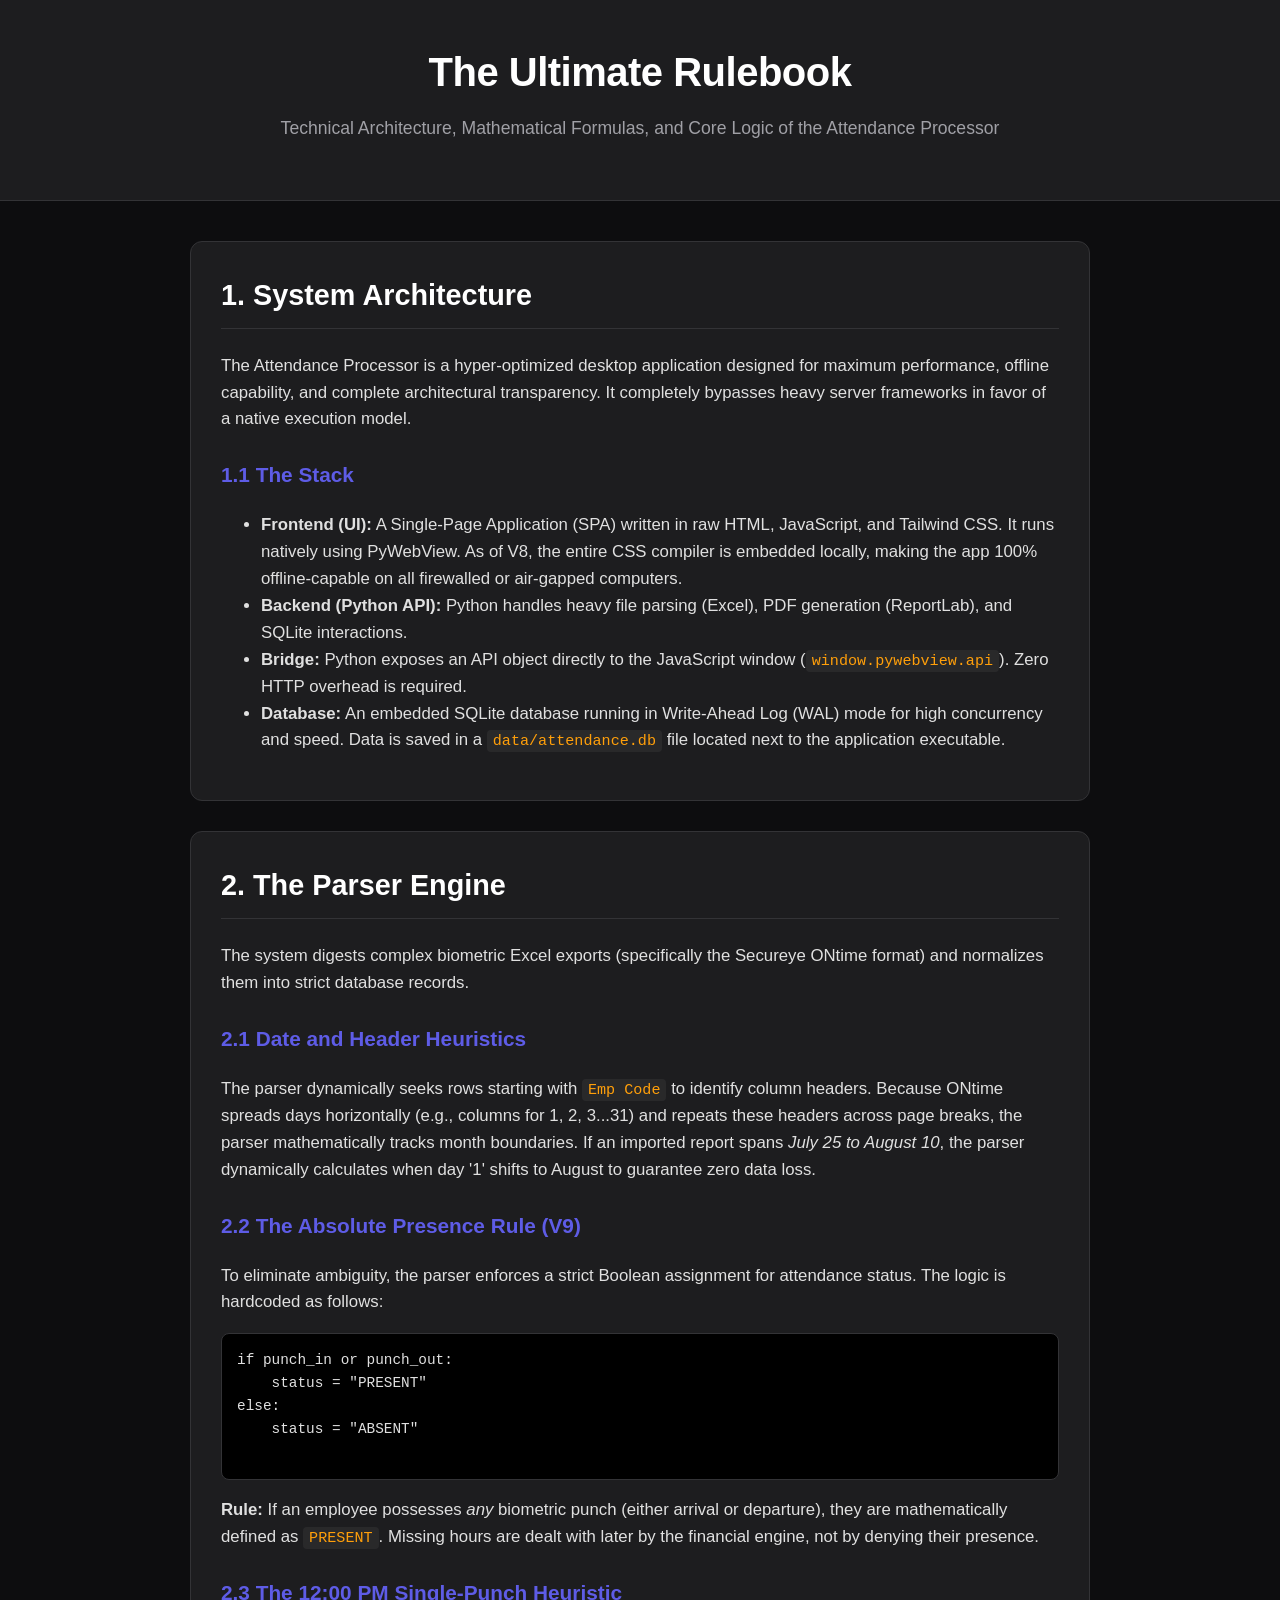
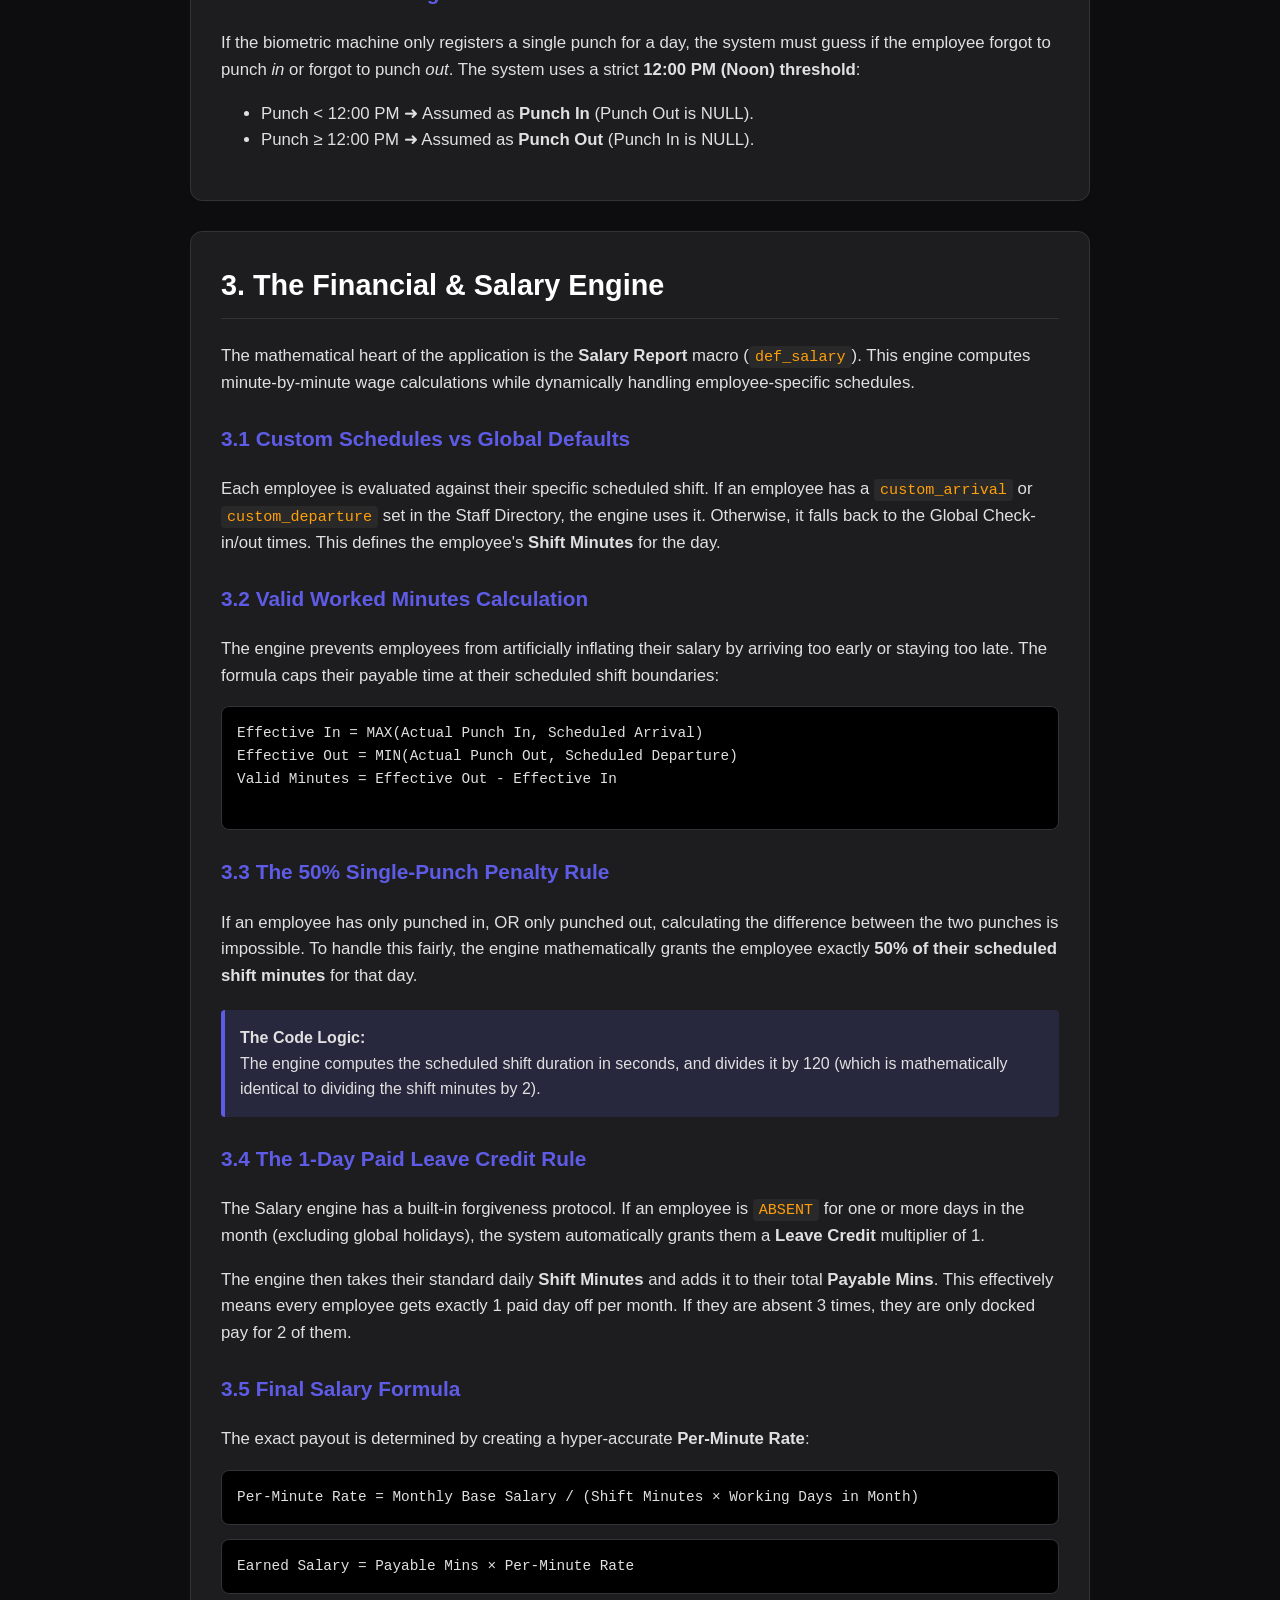
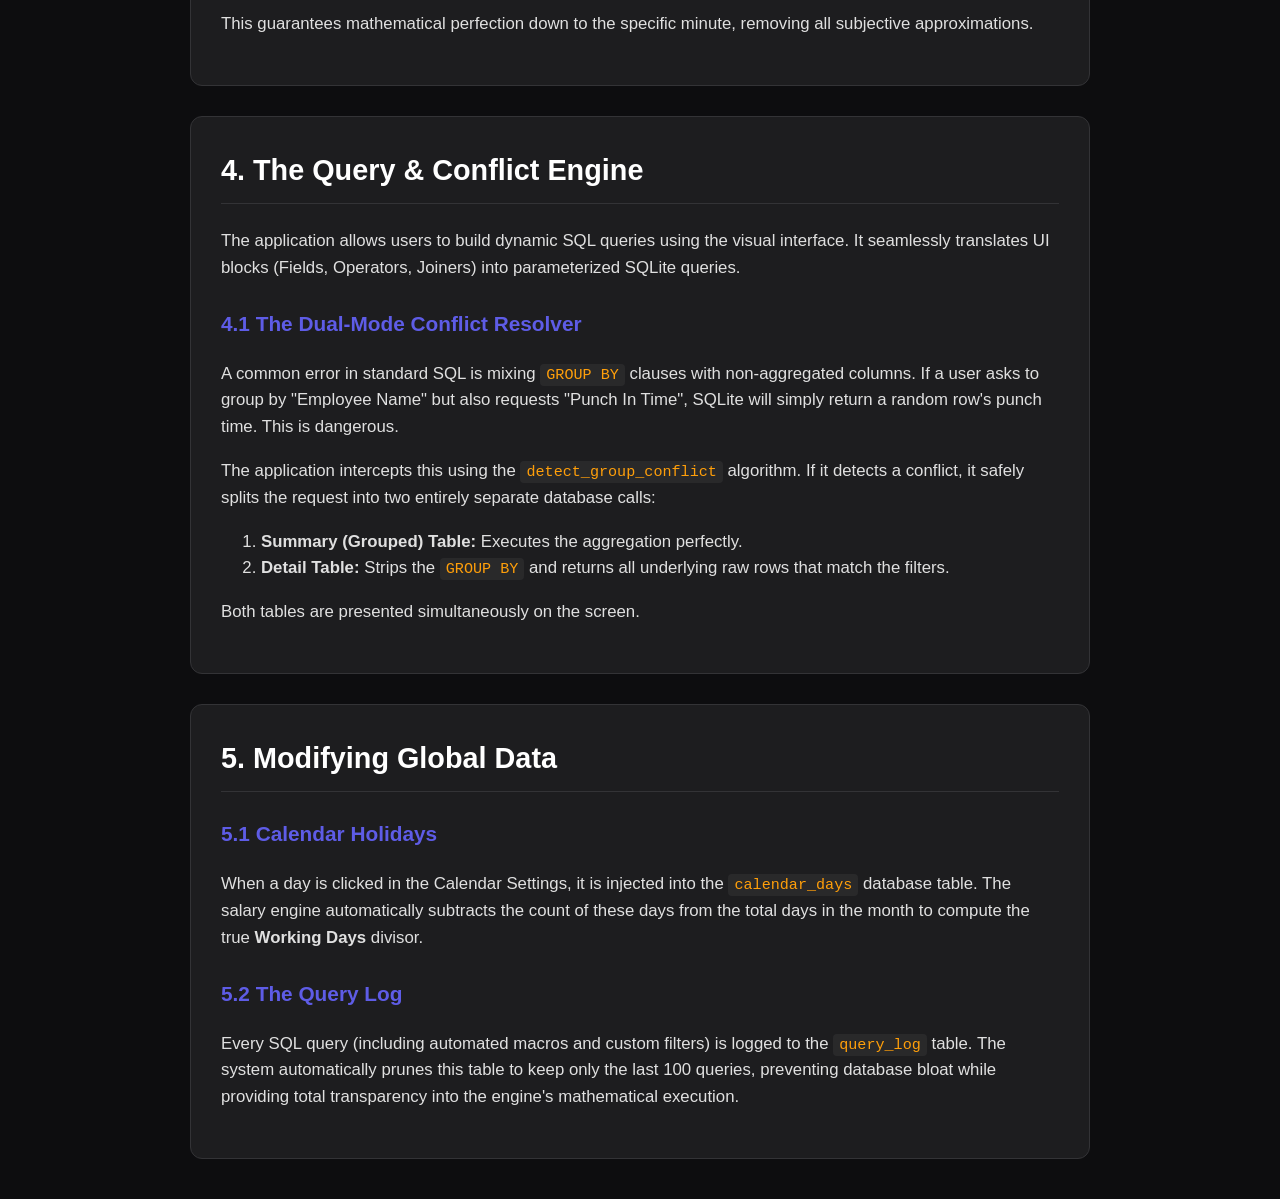
==== web/rulebook.html @ e74bb1cc "Release: V10 - The Ultimate Rulebook (HTML Manual)" ====
<!DOCTYPE html>
<html lang="en">
<head>
  <meta charset="UTF-8">
  <meta name="viewport" content="width=device-width, initial-scale=1.0">
  <title>Attendance Processor - The Ultimate Rulebook</title>
  <style>
    :root {
      --bg: #0d0d0f;
      --surface: #1d1d1f;
      --text: #e0e0e0;
      --text-dim: #a0a0a6;
      --accent: #5e5ce6;
      --accent-dim: rgba(94,92,230,0.15);
      --border: #333336;
      --code: #ff9f0a;
      --font: 'Inter', -apple-system, sans-serif;
    }
    body {
      background-color: var(--bg);
      color: var(--text);
      font-family: var(--font);
      line-height: 1.6;
      margin: 0;
      padding: 0;
    }
    header {
      background-color: var(--surface);
      border-bottom: 1px solid var(--border);
      padding: 40px 20px;
      text-align: center;
    }
    header h1 { margin: 0; font-size: 2.5rem; color: #fff; letter-spacing: -0.5px; }
    header p { color: var(--text-dim); margin-top: 10px; font-size: 1.1rem; }
    main {
      max-width: 900px;
      margin: 40px auto;
      padding: 0 20px;
    }
    section {
      background: var(--surface);
      border: 1px solid var(--border);
      border-radius: 12px;
      padding: 30px;
      margin-bottom: 30px;
    }
    h2 { color: #fff; font-size: 1.8rem; margin-top: 0; border-bottom: 1px solid var(--border); padding-bottom: 10px; }
    h3 { color: var(--accent); font-size: 1.3rem; margin-top: 25px; }
    h4 { color: #fff; margin-bottom: 5px; }
    p, li { font-size: 1.05rem; }
    code {
      background: rgba(255,255,255,0.05);
      color: var(--code);
      padding: 2px 6px;
      border-radius: 4px;
      font-family: 'JetBrains Mono', monospace;
      font-size: 0.9em;
    }
    pre {
      background: #000;
      border: 1px solid var(--border);
      padding: 15px;
      border-radius: 8px;
      overflow-x: auto;
      color: var(--text);
      font-family: 'JetBrains Mono', monospace;
      font-size: 0.9rem;
    }
    .alert {
      background: var(--accent-dim);
      border-left: 4px solid var(--accent);
      padding: 15px;
      border-radius: 4px;
      margin: 20px 0;
    }
    table { width: 100%; border-collapse: collapse; margin: 20px 0; }
    th, td { border: 1px solid var(--border); padding: 10px; text-align: left; }
    th { background: #000; color: #fff; }
  </style>
</head>
<body>

<header>
  <h1>The Ultimate Rulebook</h1>
  <p>Technical Architecture, Mathematical Formulas, and Core Logic of the Attendance Processor</p>
</header>

<main>

<section>
  <h2>1. System Architecture</h2>
  <p>The Attendance Processor is a hyper-optimized desktop application designed for maximum performance, offline capability, and complete architectural transparency. It completely bypasses heavy server frameworks in favor of a native execution model.</p>
  
  <h3>1.1 The Stack</h3>
  <ul>
    <li><strong>Frontend (UI):</strong> A Single-Page Application (SPA) written in raw HTML, JavaScript, and Tailwind CSS. It runs natively using PyWebView. As of V8, the entire CSS compiler is embedded locally, making the app 100% offline-capable on all firewalled or air-gapped computers.</li>
    <li><strong>Backend (Python API):</strong> Python handles heavy file parsing (Excel), PDF generation (ReportLab), and SQLite interactions.</li>
    <li><strong>Bridge:</strong> Python exposes an API object directly to the JavaScript window (<code>window.pywebview.api</code>). Zero HTTP overhead is required.</li>
    <li><strong>Database:</strong> An embedded SQLite database running in Write-Ahead Log (WAL) mode for high concurrency and speed. Data is saved in a <code>data/attendance.db</code> file located next to the application executable.</li>
  </ul>
</section>

<section>
  <h2>2. The Parser Engine</h2>
  <p>The system digests complex biometric Excel exports (specifically the Secureye ONtime format) and normalizes them into strict database records.</p>
  
  <h3>2.1 Date and Header Heuristics</h3>
  <p>The parser dynamically seeks rows starting with <code>Emp Code</code> to identify column headers. Because ONtime spreads days horizontally (e.g., columns for 1, 2, 3...31) and repeats these headers across page breaks, the parser mathematically tracks month boundaries. If an imported report spans <em>July 25 to August 10</em>, the parser dynamically calculates when day '1' shifts to August to guarantee zero data loss.</p>
  
  <h3>2.2 The Absolute Presence Rule (V9)</h3>
  <p>To eliminate ambiguity, the parser enforces a strict Boolean assignment for attendance status. The logic is hardcoded as follows:</p>
  <pre>
if punch_in or punch_out:
    status = "PRESENT"
else:
    status = "ABSENT"
  </pre>
  <p><strong>Rule:</strong> If an employee possesses <em>any</em> biometric punch (either arrival or departure), they are mathematically defined as <code>PRESENT</code>. Missing hours are dealt with later by the financial engine, not by denying their presence.</p>

  <h3>2.3 The 12:00 PM Single-Punch Heuristic</h3>
  <p>If the biometric machine only registers a single punch for a day, the system must guess if the employee forgot to punch <em>in</em> or forgot to punch <em>out</em>. The system uses a strict <strong>12:00 PM (Noon) threshold</strong>:</p>
  <ul>
    <li>Punch &lt; 12:00 PM ➜ Assumed as <strong>Punch In</strong> (Punch Out is NULL).</li>
    <li>Punch &ge; 12:00 PM ➜ Assumed as <strong>Punch Out</strong> (Punch In is NULL).</li>
  </ul>
</section>

<section>
  <h2>3. The Financial & Salary Engine</h2>
  <p>The mathematical heart of the application is the <strong>Salary Report</strong> macro (<code>def_salary</code>). This engine computes minute-by-minute wage calculations while dynamically handling employee-specific schedules.</p>
  
  <h3>3.1 Custom Schedules vs Global Defaults</h3>
  <p>Each employee is evaluated against their specific scheduled shift. If an employee has a <code>custom_arrival</code> or <code>custom_departure</code> set in the Staff Directory, the engine uses it. Otherwise, it falls back to the Global Check-in/out times. This defines the employee's <strong>Shift Minutes</strong> for the day.</p>

  <h3>3.2 Valid Worked Minutes Calculation</h3>
  <p>The engine prevents employees from artificially inflating their salary by arriving too early or staying too late. The formula caps their payable time at their scheduled shift boundaries:</p>
  <pre>
Effective In = MAX(Actual Punch In, Scheduled Arrival)
Effective Out = MIN(Actual Punch Out, Scheduled Departure)
Valid Minutes = Effective Out - Effective In
  </pre>

  <h3>3.3 The 50% Single-Punch Penalty Rule</h3>
  <p>If an employee has only punched in, OR only punched out, calculating the difference between the two punches is impossible. To handle this fairly, the engine mathematically grants the employee exactly <strong>50% of their scheduled shift minutes</strong> for that day.</p>
  <div class="alert">
    <strong>The Code Logic:</strong><br>
    The engine computes the scheduled shift duration in seconds, and divides it by 120 (which is mathematically identical to dividing the shift minutes by 2).
  </div>

  <h3>3.4 The 1-Day Paid Leave Credit Rule</h3>
  <p>The Salary engine has a built-in forgiveness protocol. If an employee is <code>ABSENT</code> for one or more days in the month (excluding global holidays), the system automatically grants them a <strong>Leave Credit</strong> multiplier of 1.</p>
  <p>The engine then takes their standard daily <strong>Shift Minutes</strong> and adds it to their total <strong>Payable Mins</strong>. This effectively means every employee gets exactly 1 paid day off per month. If they are absent 3 times, they are only docked pay for 2 of them.</p>

  <h3>3.5 Final Salary Formula</h3>
  <p>The exact payout is determined by creating a hyper-accurate <strong>Per-Minute Rate</strong>:</p>
  <pre>Per-Minute Rate = Monthly Base Salary / (Shift Minutes × Working Days in Month)</pre>
  <pre>Earned Salary = Payable Mins × Per-Minute Rate</pre>
  <p>This guarantees mathematical perfection down to the specific minute, removing all subjective approximations.</p>
</section>

<section>
  <h2>4. The Query & Conflict Engine</h2>
  <p>The application allows users to build dynamic SQL queries using the visual interface. It seamlessly translates UI blocks (Fields, Operators, Joiners) into parameterized SQLite queries.</p>
  
  <h3>4.1 The Dual-Mode Conflict Resolver</h3>
  <p>A common error in standard SQL is mixing <code>GROUP BY</code> clauses with non-aggregated columns. If a user asks to group by "Employee Name" but also requests "Punch In Time", SQLite will simply return a random row's punch time. This is dangerous.</p>
  <p>The application intercepts this using the <code>detect_group_conflict</code> algorithm. If it detects a conflict, it safely splits the request into two entirely separate database calls:</p>
  <ol>
    <li><strong>Summary (Grouped) Table:</strong> Executes the aggregation perfectly.</li>
    <li><strong>Detail Table:</strong> Strips the <code>GROUP BY</code> and returns all underlying raw rows that match the filters.</li>
  </ol>
  <p>Both tables are presented simultaneously on the screen.</p>
</section>

<section>
  <h2>5. Modifying Global Data</h2>
  
  <h3>5.1 Calendar Holidays</h3>
  <p>When a day is clicked in the Calendar Settings, it is injected into the <code>calendar_days</code> database table. The salary engine automatically subtracts the count of these days from the total days in the month to compute the true <strong>Working Days</strong> divisor.</p>

  <h3>5.2 The Query Log</h3>
  <p>Every SQL query (including automated macros and custom filters) is logged to the <code>query_log</code> table. The system automatically prunes this table to keep only the last 100 queries, preventing database bloat while providing total transparency into the engine's mathematical execution.</p>
</section>

</main>

</body>
</html>
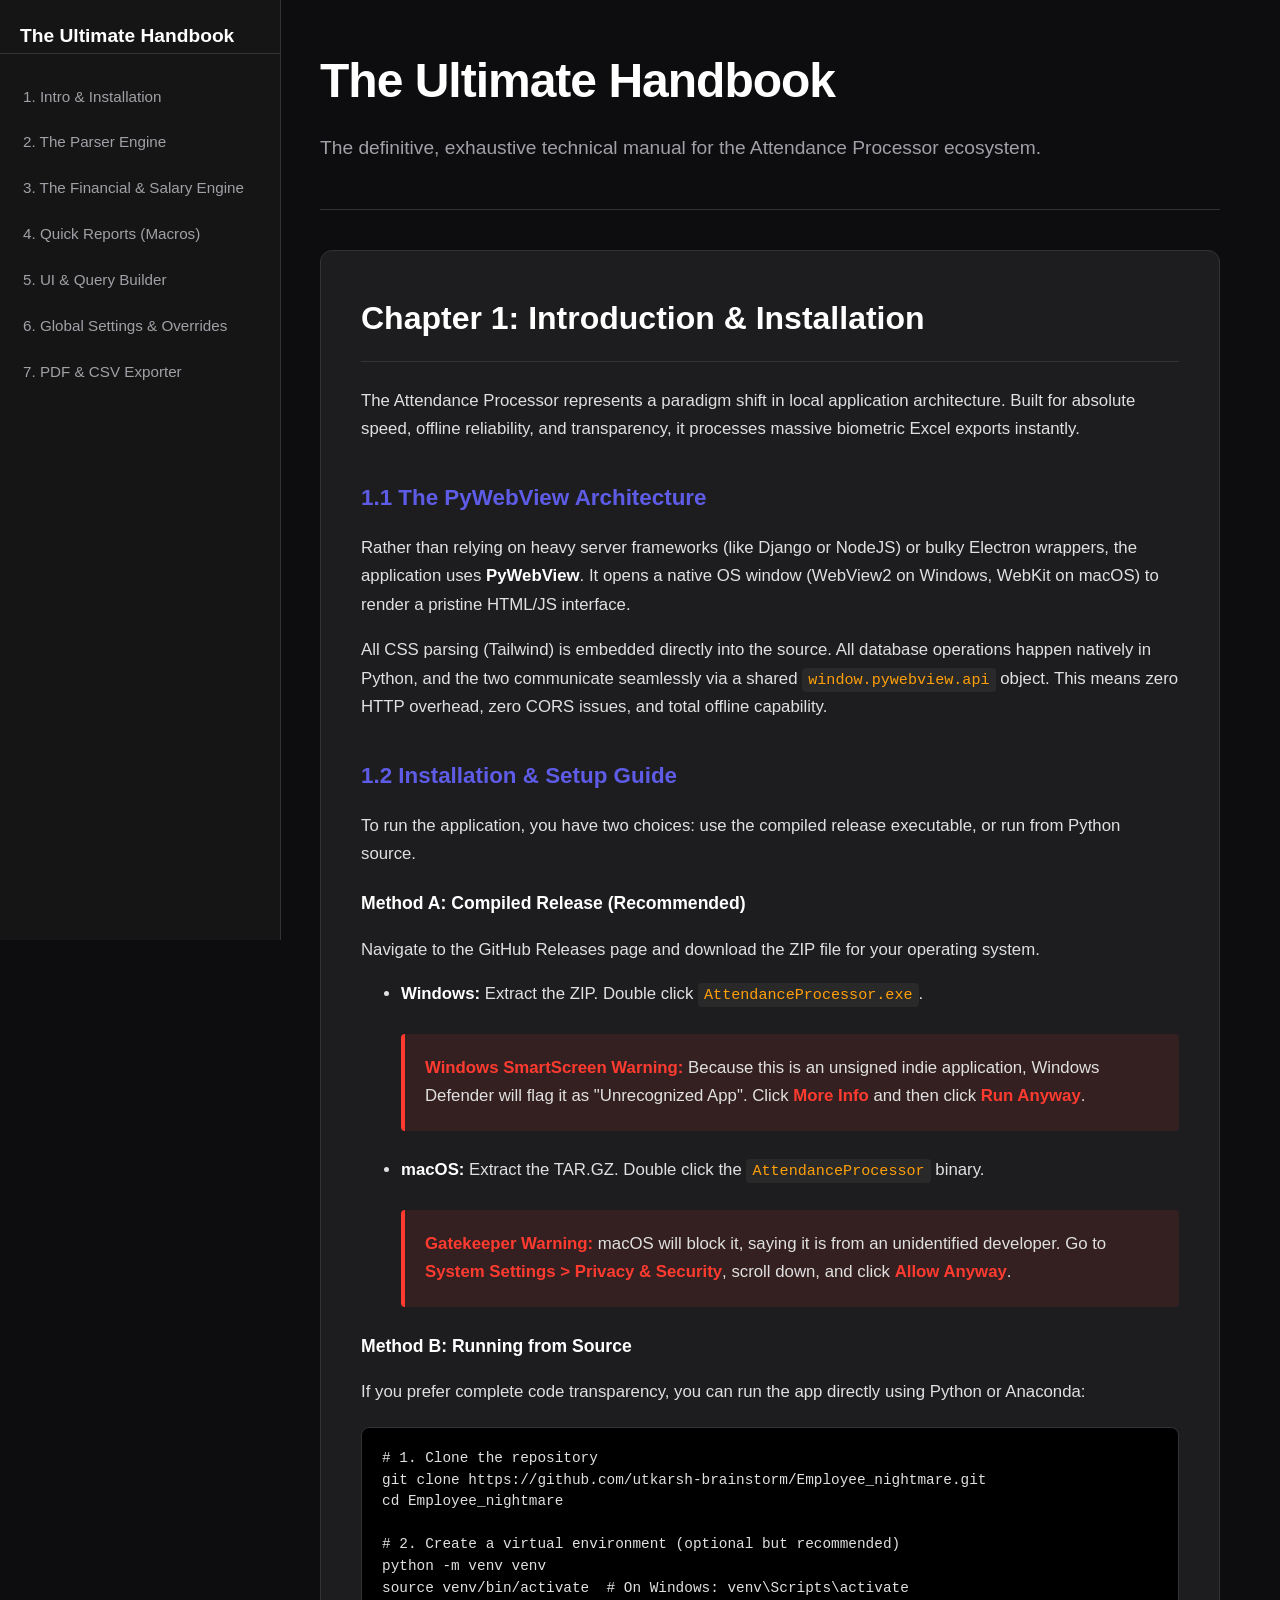
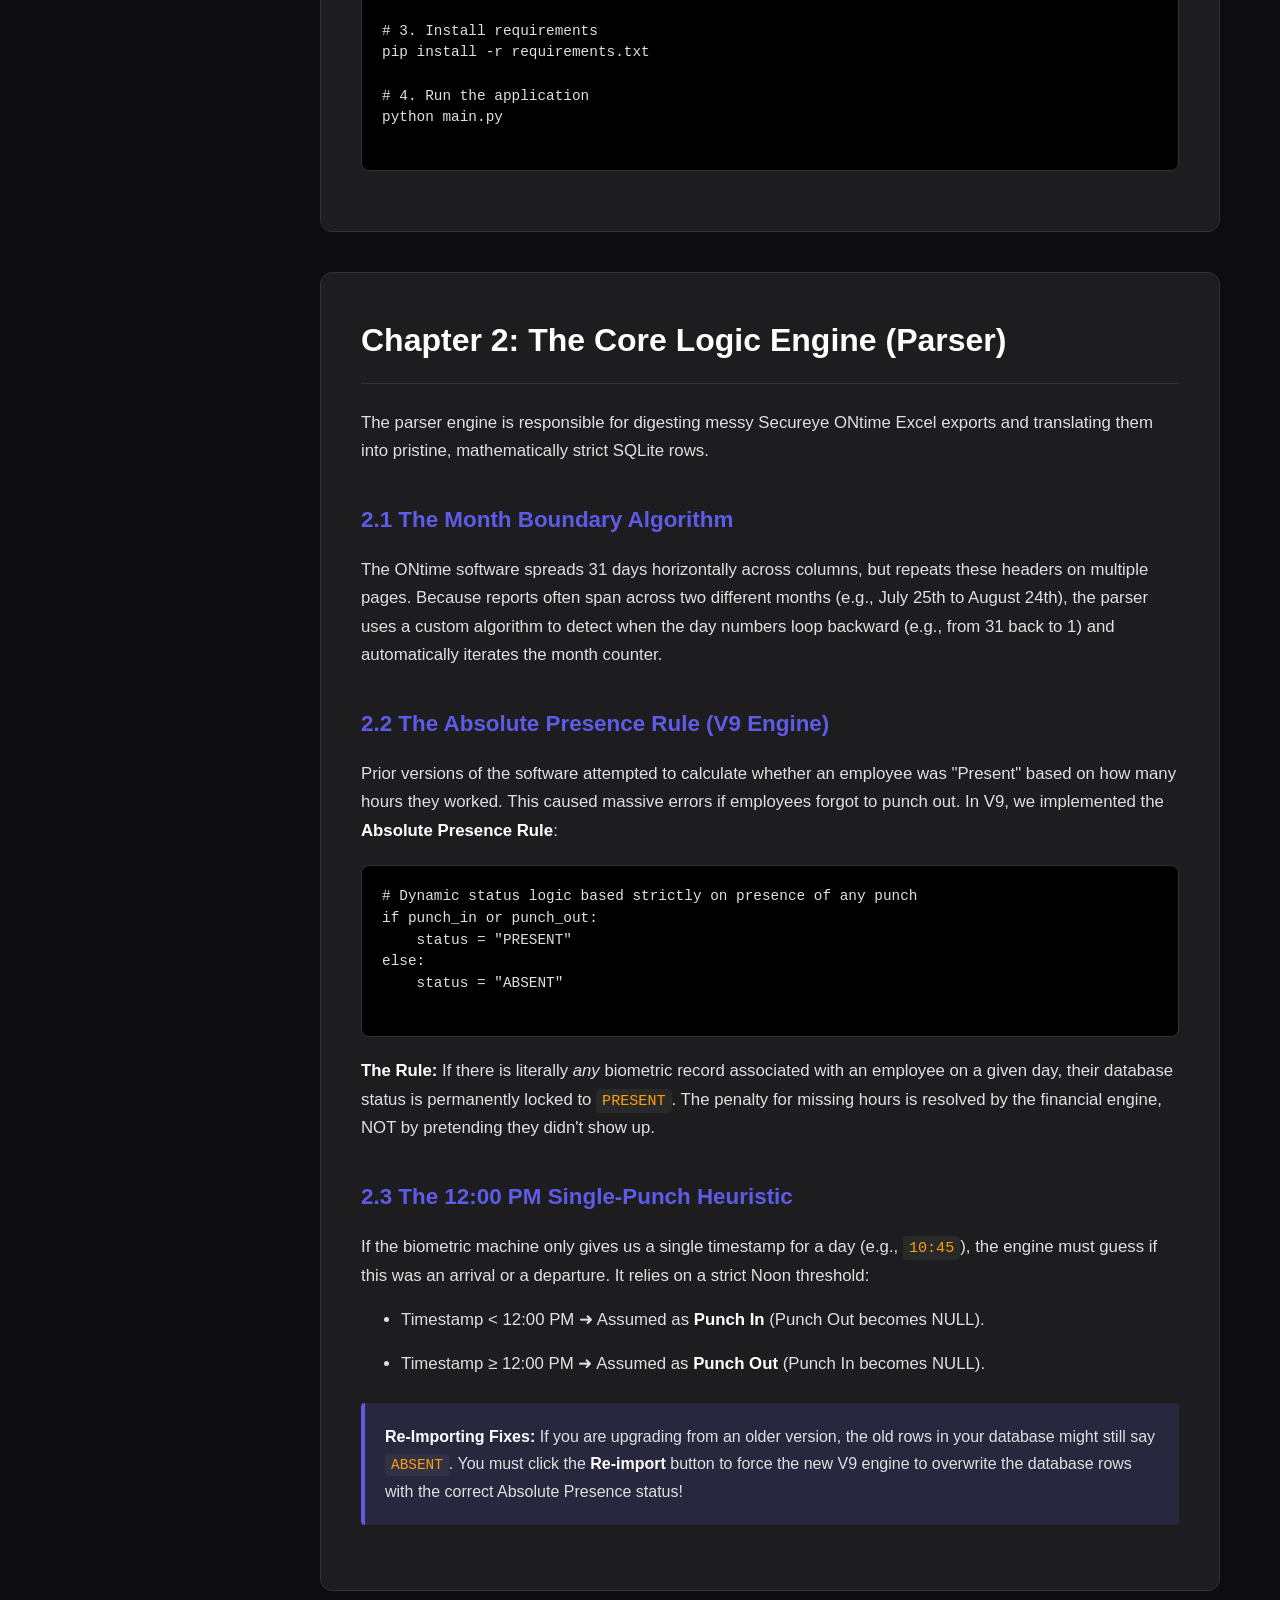
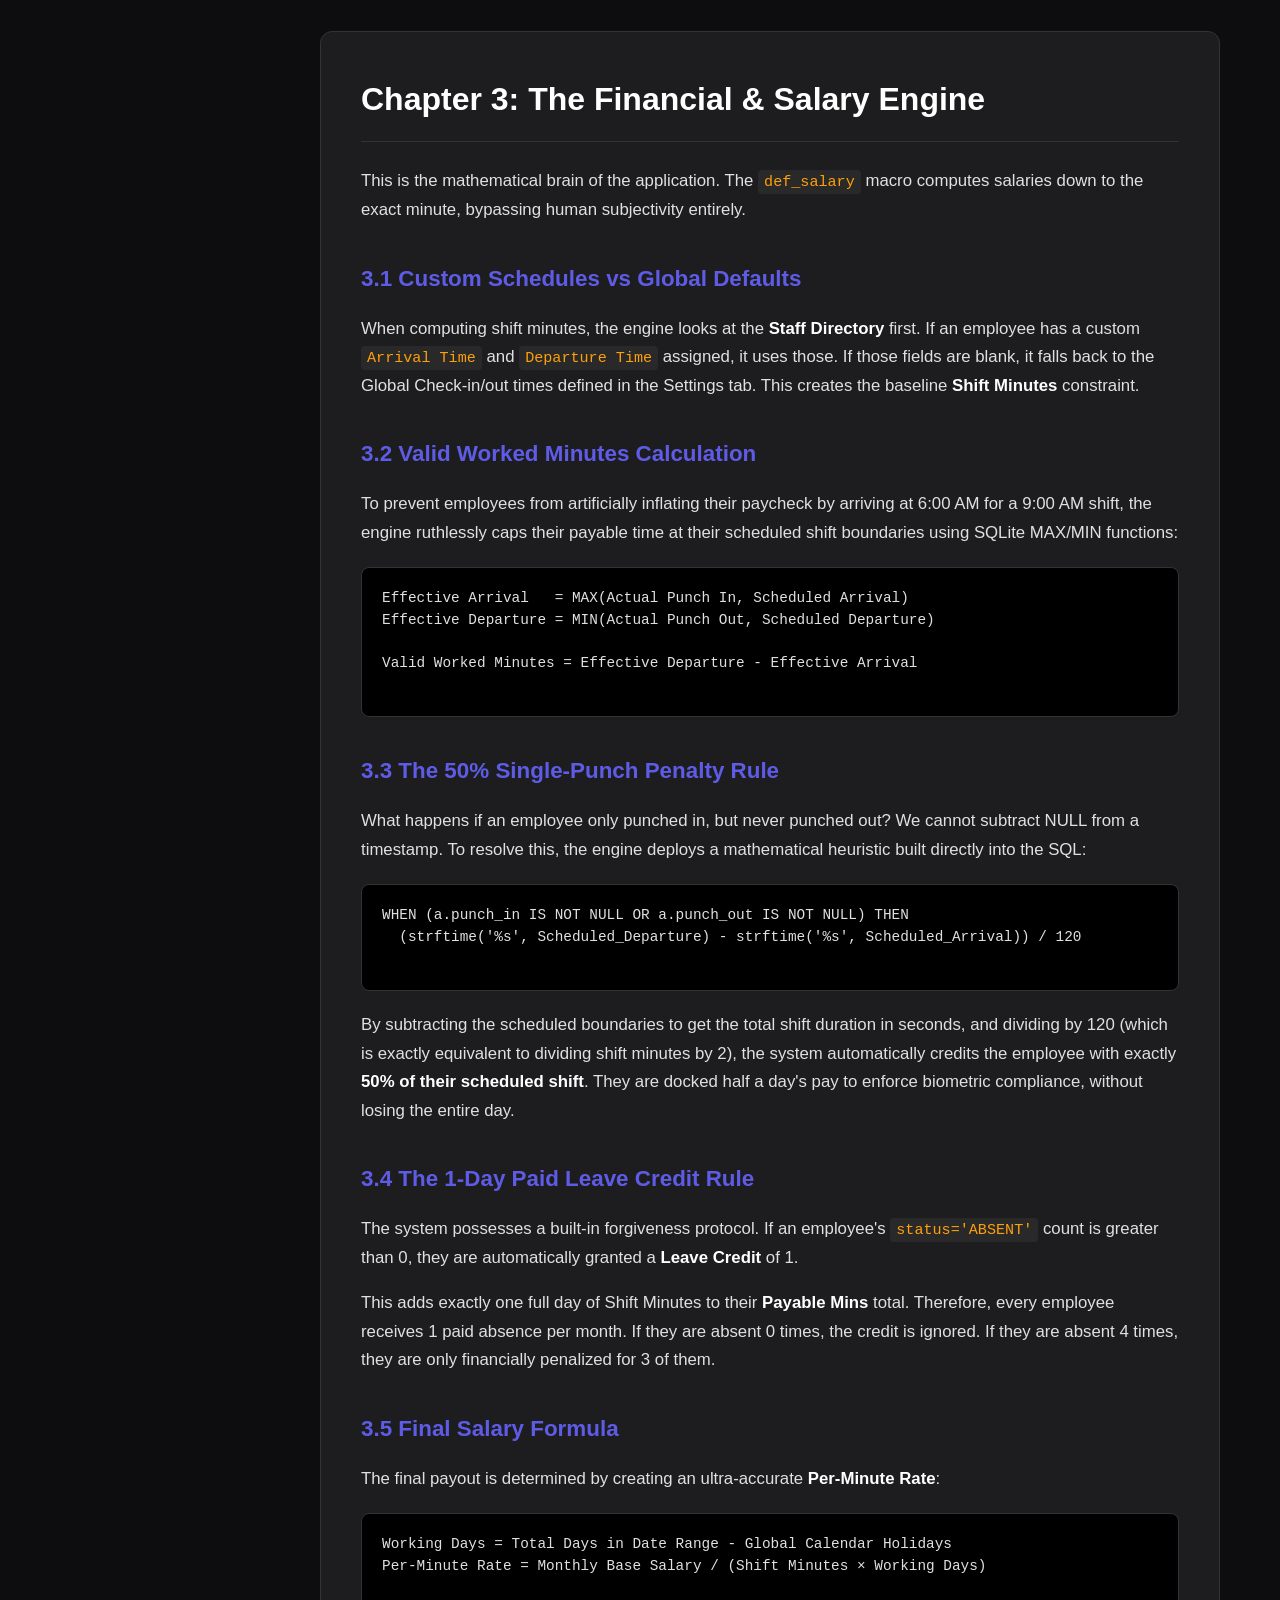
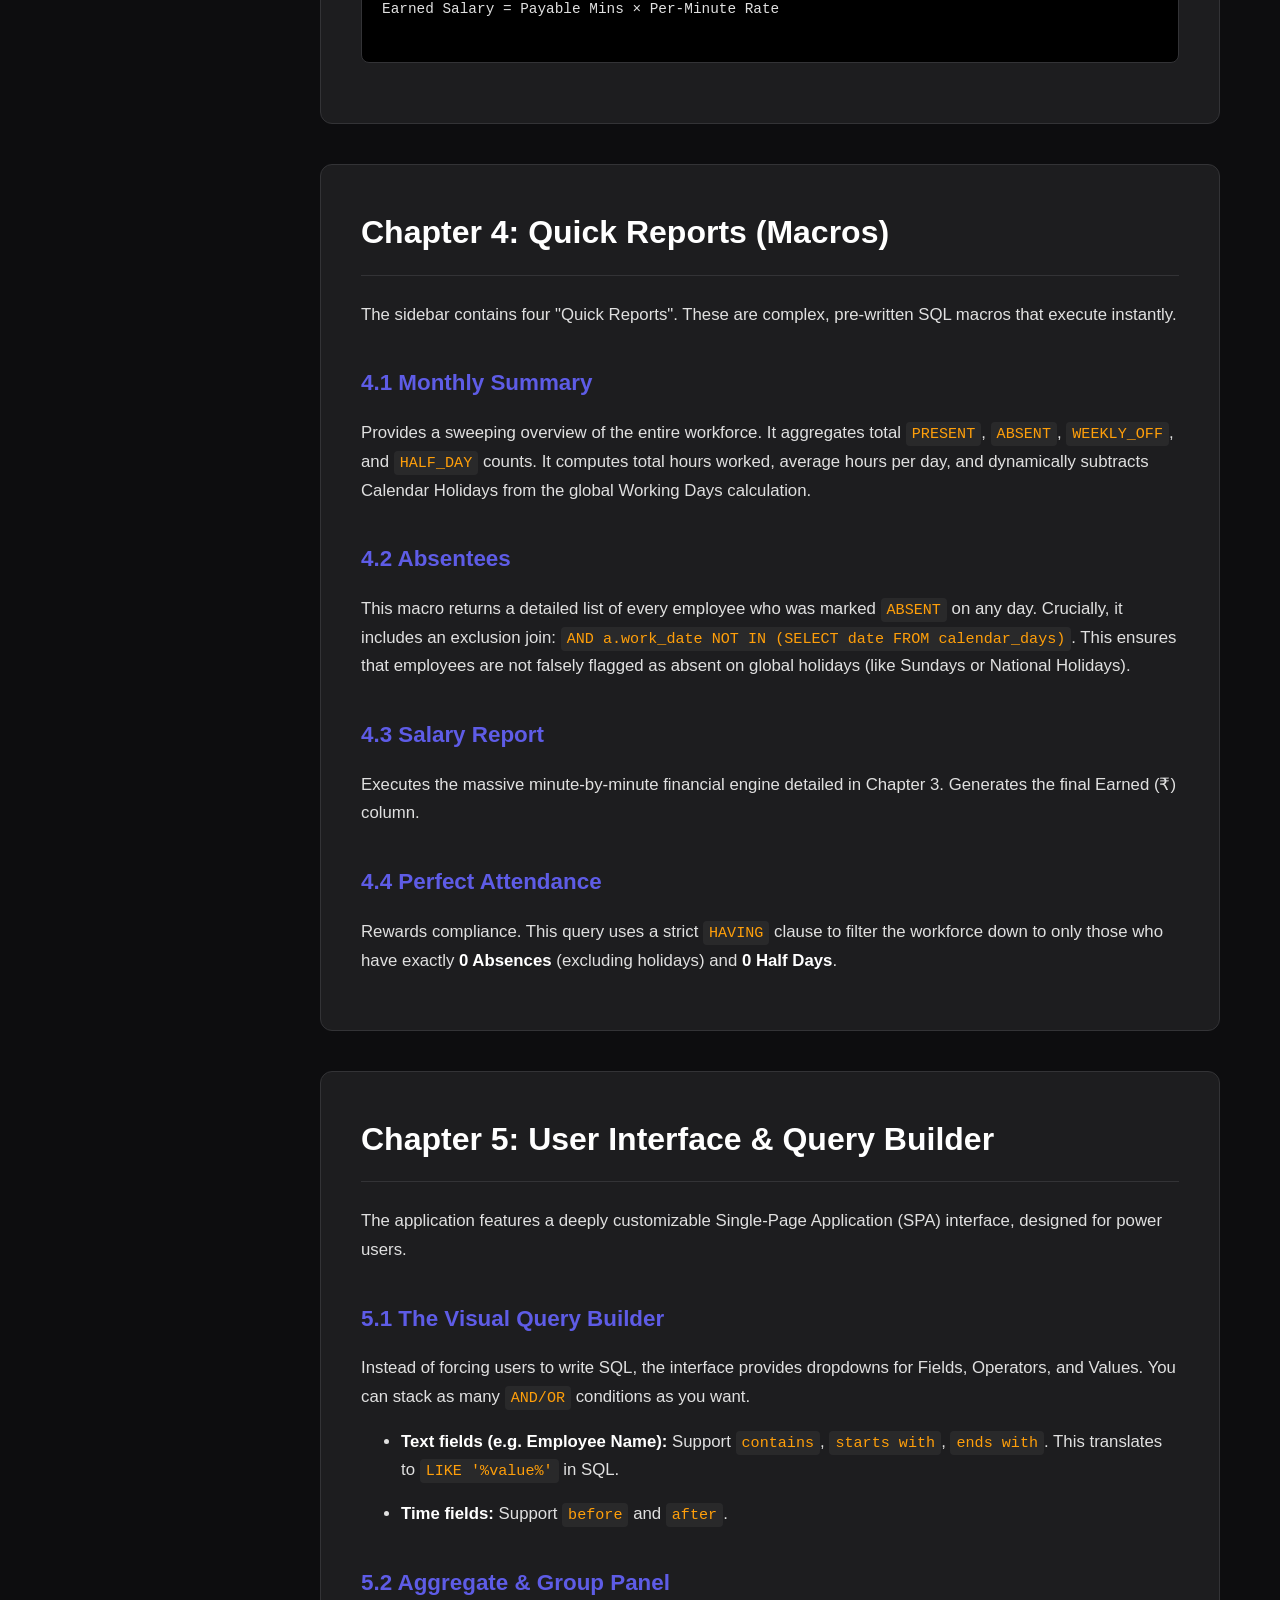
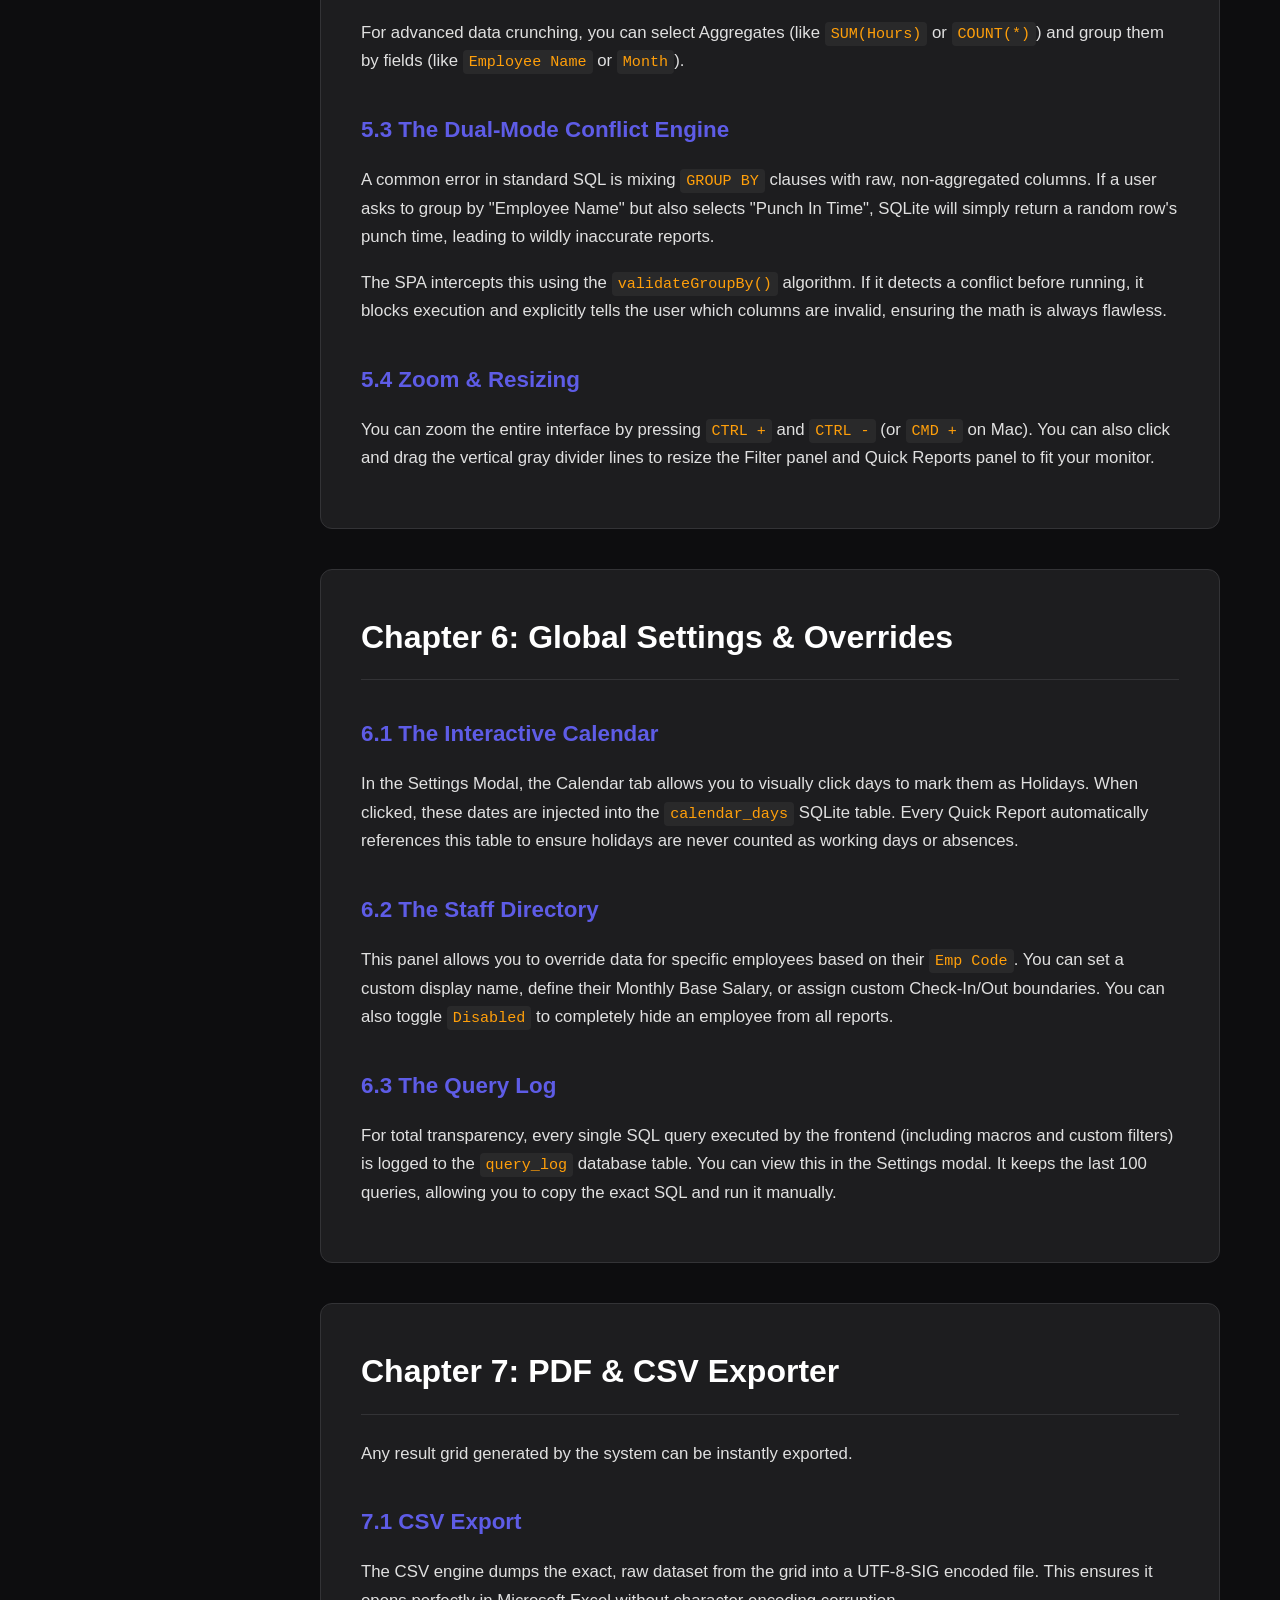
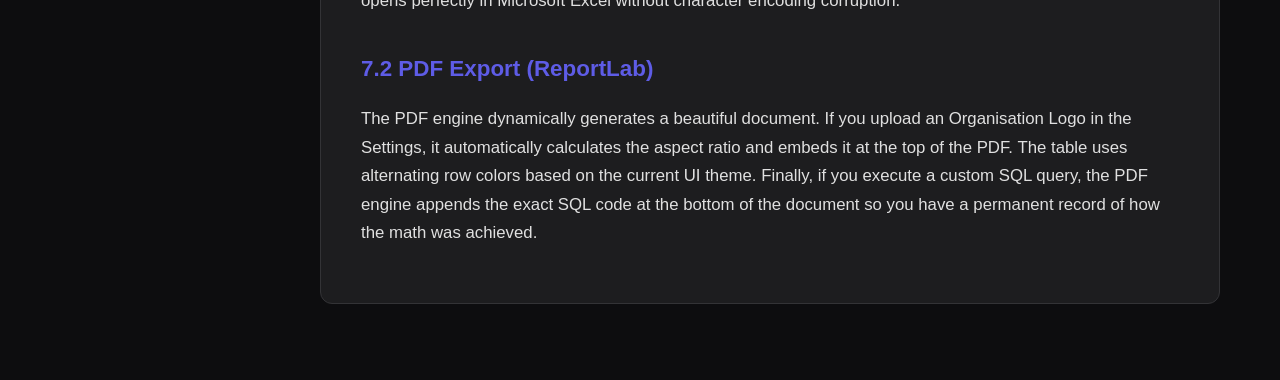
==== commit 3a11499d: "Release: V11 - Massive Rulebook Expansion & Exporter Bugfix" ====
--- a/web/rulebook.html
+++ b/web/rulebook.html
@@ -3,7 +3,7 @@
 <head>
   <meta charset="UTF-8">
   <meta name="viewport" content="width=device-width, initial-scale=1.0">
-  <title>Attendance Processor - The Ultimate Rulebook</title>
+  <title>Attendance Processor - The Ultimate Handbook</title>
   <style>
     :root {
       --bg: #0d0d0f;
@@ -20,38 +20,78 @@
       background-color: var(--bg);
       color: var(--text);
       font-family: var(--font);
-      line-height: 1.6;
+      line-height: 1.7;
       margin: 0;
       padding: 0;
+      display: flex;
+    }
+    
+    /* Sidebar Navigation */
+    nav {
+      width: 280px;
+      height: 100vh;
+      background: #151516;
+      border-right: 1px solid var(--border);
+      position: fixed;
+      top: 0;
+      left: 0;
+      overflow-y: auto;
+      padding: 20px 0;
+    }
+    nav h2 {
+      font-size: 1.2rem;
+      color: #fff;
+      padding: 0 20px;
+      margin-bottom: 20px;
+    }
+    nav ul { list-style: none; padding: 0; margin: 0; }
+    nav li { margin: 0; }
+    nav a {
+      display: block;
+      padding: 10px 20px;
+      color: var(--text-dim);
+      text-decoration: none;
+      font-size: 0.95rem;
+      border-left: 3px solid transparent;
+      transition: all 0.2s;
+    }
+    nav a:hover, nav a:focus {
+      color: #fff;
+      background: var(--accent-dim);
+      border-left: 3px solid var(--accent);
+    }
+
+    /* Main Content */
+    main {
+      flex: 1;
+      margin-left: 280px;
+      padding: 40px;
+      max-width: 900px;
     }
     header {
-      background-color: var(--surface);
       border-bottom: 1px solid var(--border);
-      padding: 40px 20px;
-      text-align: center;
-    }
-    header h1 { margin: 0; font-size: 2.5rem; color: #fff; letter-spacing: -0.5px; }
-    header p { color: var(--text-dim); margin-top: 10px; font-size: 1.1rem; }
-    main {
-      max-width: 900px;
-      margin: 40px auto;
-      padding: 0 20px;
-    }
+      padding-bottom: 30px;
+      margin-bottom: 40px;
+    }
+    header h1 { margin: 0; font-size: 3rem; color: #fff; letter-spacing: -1px; }
+    header p { color: var(--text-dim); margin-top: 10px; font-size: 1.2rem; }
+    
     section {
       background: var(--surface);
       border: 1px solid var(--border);
       border-radius: 12px;
-      padding: 30px;
-      margin-bottom: 30px;
-    }
-    h2 { color: #fff; font-size: 1.8rem; margin-top: 0; border-bottom: 1px solid var(--border); padding-bottom: 10px; }
-    h3 { color: var(--accent); font-size: 1.3rem; margin-top: 25px; }
-    h4 { color: #fff; margin-bottom: 5px; }
-    p, li { font-size: 1.05rem; }
+      padding: 40px;
+      margin-bottom: 40px;
+    }
+    h2 { color: #fff; font-size: 2rem; margin-top: 0; border-bottom: 1px solid var(--border); padding-bottom: 15px; margin-bottom: 25px; }
+    h3 { color: var(--accent); font-size: 1.4rem; margin-top: 35px; margin-bottom: 15px; }
+    h4 { color: #fff; margin-top: 20px; margin-bottom: 10px; font-size: 1.1rem; }
+    p, li { font-size: 1.05rem; margin-bottom: 15px; }
+    
     code {
       background: rgba(255,255,255,0.05);
       color: var(--code);
-      padding: 2px 6px;
+      padding: 3px 6px;
       border-radius: 4px;
       font-family: 'JetBrains Mono', monospace;
       font-size: 0.9em;
@@ -59,127 +99,240 @@
     pre {
       background: #000;
       border: 1px solid var(--border);
-      padding: 15px;
+      padding: 20px;
       border-radius: 8px;
       overflow-x: auto;
       color: var(--text);
       font-family: 'JetBrains Mono', monospace;
       font-size: 0.9rem;
+      line-height: 1.5;
+      margin: 20px 0;
     }
     .alert {
       background: var(--accent-dim);
       border-left: 4px solid var(--accent);
-      padding: 15px;
+      padding: 20px;
       border-radius: 4px;
-      margin: 20px 0;
-    }
-    table { width: 100%; border-collapse: collapse; margin: 20px 0; }
-    th, td { border: 1px solid var(--border); padding: 10px; text-align: left; }
-    th { background: #000; color: #fff; }
+      margin: 25px 0;
+    }
+    .alert-danger {
+      background: rgba(255, 59, 48, 0.1);
+      border-left-color: #ff3b30;
+    }
+    .alert-danger strong { color: #ff3b30; }
+    
+    table { width: 100%; border-collapse: collapse; margin: 25px 0; font-size: 0.95rem; }
+    th, td { border: 1px solid var(--border); padding: 12px; text-align: left; }
+    th { background: #000; color: #fff; font-weight: 600; }
+    td { background: var(--bg); }
+    
+    strong { color: #fff; }
   </style>
 </head>
 <body>
 
+<nav>
+  <h2>The Ultimate Handbook</h2>
+  <ul>
+    <li><a href="#ch1">1. Intro & Installation</a></li>
+    <li><a href="#ch2">2. The Parser Engine</a></li>
+    <li><a href="#ch3">3. The Financial & Salary Engine</a></li>
+    <li><a href="#ch4">4. Quick Reports (Macros)</a></li>
+    <li><a href="#ch5">5. UI & Query Builder</a></li>
+    <li><a href="#ch6">6. Global Settings & Overrides</a></li>
+    <li><a href="#ch7">7. PDF & CSV Exporter</a></li>
+  </ul>
+</nav>
+
+<main>
+
 <header>
-  <h1>The Ultimate Rulebook</h1>
-  <p>Technical Architecture, Mathematical Formulas, and Core Logic of the Attendance Processor</p>
+  <h1>The Ultimate Handbook</h1>
+  <p>The definitive, exhaustive technical manual for the Attendance Processor ecosystem.</p>
 </header>
 
-<main>
-
-<section>
-  <h2>1. System Architecture</h2>
-  <p>The Attendance Processor is a hyper-optimized desktop application designed for maximum performance, offline capability, and complete architectural transparency. It completely bypasses heavy server frameworks in favor of a native execution model.</p>
-  
-  <h3>1.1 The Stack</h3>
+<section id="ch1">
+  <h2>Chapter 1: Introduction & Installation</h2>
+  <p>The Attendance Processor represents a paradigm shift in local application architecture. Built for absolute speed, offline reliability, and transparency, it processes massive biometric Excel exports instantly.</p>
+  
+  <h3>1.1 The PyWebView Architecture</h3>
+  <p>Rather than relying on heavy server frameworks (like Django or NodeJS) or bulky Electron wrappers, the application uses <strong>PyWebView</strong>. It opens a native OS window (WebView2 on Windows, WebKit on macOS) to render a pristine HTML/JS interface.</p>
+  <p>All CSS parsing (Tailwind) is embedded directly into the source. All database operations happen natively in Python, and the two communicate seamlessly via a shared <code>window.pywebview.api</code> object. This means zero HTTP overhead, zero CORS issues, and total offline capability.</p>
+  
+  <h3>1.2 Installation & Setup Guide</h3>
+  <p>To run the application, you have two choices: use the compiled release executable, or run from Python source.</p>
+  
+  <h4>Method A: Compiled Release (Recommended)</h4>
+  <p>Navigate to the GitHub Releases page and download the ZIP file for your operating system.</p>
   <ul>
-    <li><strong>Frontend (UI):</strong> A Single-Page Application (SPA) written in raw HTML, JavaScript, and Tailwind CSS. It runs natively using PyWebView. As of V8, the entire CSS compiler is embedded locally, making the app 100% offline-capable on all firewalled or air-gapped computers.</li>
-    <li><strong>Backend (Python API):</strong> Python handles heavy file parsing (Excel), PDF generation (ReportLab), and SQLite interactions.</li>
-    <li><strong>Bridge:</strong> Python exposes an API object directly to the JavaScript window (<code>window.pywebview.api</code>). Zero HTTP overhead is required.</li>
-    <li><strong>Database:</strong> An embedded SQLite database running in Write-Ahead Log (WAL) mode for high concurrency and speed. Data is saved in a <code>data/attendance.db</code> file located next to the application executable.</li>
+    <li><strong>Windows:</strong> Extract the ZIP. Double click <code>AttendanceProcessor.exe</code>. 
+      <div class="alert alert-danger">
+        <strong>Windows SmartScreen Warning:</strong> Because this is an unsigned indie application, Windows Defender will flag it as "Unrecognized App". Click <strong>More Info</strong> and then click <strong>Run Anyway</strong>.
+      </div>
+    </li>
+    <li><strong>macOS:</strong> Extract the TAR.GZ. Double click the <code>AttendanceProcessor</code> binary. 
+      <div class="alert alert-danger">
+        <strong>Gatekeeper Warning:</strong> macOS will block it, saying it is from an unidentified developer. Go to <strong>System Settings > Privacy & Security</strong>, scroll down, and click <strong>Allow Anyway</strong>.
+      </div>
+    </li>
   </ul>
-</section>
-
-<section>
-  <h2>2. The Parser Engine</h2>
-  <p>The system digests complex biometric Excel exports (specifically the Secureye ONtime format) and normalizes them into strict database records.</p>
-  
-  <h3>2.1 Date and Header Heuristics</h3>
-  <p>The parser dynamically seeks rows starting with <code>Emp Code</code> to identify column headers. Because ONtime spreads days horizontally (e.g., columns for 1, 2, 3...31) and repeats these headers across page breaks, the parser mathematically tracks month boundaries. If an imported report spans <em>July 25 to August 10</em>, the parser dynamically calculates when day '1' shifts to August to guarantee zero data loss.</p>
-  
-  <h3>2.2 The Absolute Presence Rule (V9)</h3>
-  <p>To eliminate ambiguity, the parser enforces a strict Boolean assignment for attendance status. The logic is hardcoded as follows:</p>
-  <pre>
+  
+  <h4>Method B: Running from Source</h4>
+  <p>If you prefer complete code transparency, you can run the app directly using Python or Anaconda:</p>
+  <pre>
+# 1. Clone the repository
+git clone https://github.com/utkarsh-brainstorm/Employee_nightmare.git
+cd Employee_nightmare
+
+# 2. Create a virtual environment (optional but recommended)
+python -m venv venv
+source venv/bin/activate  # On Windows: venv\Scripts\activate
+
+# 3. Install requirements
+pip install -r requirements.txt
+
+# 4. Run the application
+python main.py
+  </pre>
+
+</section>
+
+
+<section id="ch2">
+  <h2>Chapter 2: The Core Logic Engine (Parser)</h2>
+  <p>The parser engine is responsible for digesting messy Secureye ONtime Excel exports and translating them into pristine, mathematically strict SQLite rows.</p>
+  
+  <h3>2.1 The Month Boundary Algorithm</h3>
+  <p>The ONtime software spreads 31 days horizontally across columns, but repeats these headers on multiple pages. Because reports often span across two different months (e.g., July 25th to August 24th), the parser uses a custom algorithm to detect when the day numbers loop backward (e.g., from 31 back to 1) and automatically iterates the month counter.</p>
+  
+  <h3>2.2 The Absolute Presence Rule (V9 Engine)</h3>
+  <p>Prior versions of the software attempted to calculate whether an employee was "Present" based on how many hours they worked. This caused massive errors if employees forgot to punch out. In V9, we implemented the <strong>Absolute Presence Rule</strong>:</p>
+  <pre>
+# Dynamic status logic based strictly on presence of any punch
 if punch_in or punch_out:
     status = "PRESENT"
 else:
     status = "ABSENT"
   </pre>
-  <p><strong>Rule:</strong> If an employee possesses <em>any</em> biometric punch (either arrival or departure), they are mathematically defined as <code>PRESENT</code>. Missing hours are dealt with later by the financial engine, not by denying their presence.</p>
+  <p><strong>The Rule:</strong> If there is literally <em>any</em> biometric record associated with an employee on a given day, their database status is permanently locked to <code>PRESENT</code>. The penalty for missing hours is resolved by the financial engine, NOT by pretending they didn't show up.</p>
 
   <h3>2.3 The 12:00 PM Single-Punch Heuristic</h3>
-  <p>If the biometric machine only registers a single punch for a day, the system must guess if the employee forgot to punch <em>in</em> or forgot to punch <em>out</em>. The system uses a strict <strong>12:00 PM (Noon) threshold</strong>:</p>
+  <p>If the biometric machine only gives us a single timestamp for a day (e.g., <code>10:45</code>), the engine must guess if this was an arrival or a departure. It relies on a strict Noon threshold:</p>
   <ul>
-    <li>Punch &lt; 12:00 PM ➜ Assumed as <strong>Punch In</strong> (Punch Out is NULL).</li>
-    <li>Punch &ge; 12:00 PM ➜ Assumed as <strong>Punch Out</strong> (Punch In is NULL).</li>
+    <li>Timestamp &lt; 12:00 PM ➜ Assumed as <strong>Punch In</strong> (Punch Out becomes NULL).</li>
+    <li>Timestamp &ge; 12:00 PM ➜ Assumed as <strong>Punch Out</strong> (Punch In becomes NULL).</li>
   </ul>
-</section>
-
-<section>
-  <h2>3. The Financial & Salary Engine</h2>
-  <p>The mathematical heart of the application is the <strong>Salary Report</strong> macro (<code>def_salary</code>). This engine computes minute-by-minute wage calculations while dynamically handling employee-specific schedules.</p>
+  
+  <div class="alert">
+    <strong>Re-Importing Fixes:</strong> If you are upgrading from an older version, the old rows in your database might still say <code>ABSENT</code>. You must click the <strong>Re-import</strong> button to force the new V9 engine to overwrite the database rows with the correct Absolute Presence status!
+  </div>
+</section>
+
+
+<section id="ch3">
+  <h2>Chapter 3: The Financial & Salary Engine</h2>
+  <p>This is the mathematical brain of the application. The <code>def_salary</code> macro computes salaries down to the exact minute, bypassing human subjectivity entirely.</p>
   
   <h3>3.1 Custom Schedules vs Global Defaults</h3>
-  <p>Each employee is evaluated against their specific scheduled shift. If an employee has a <code>custom_arrival</code> or <code>custom_departure</code> set in the Staff Directory, the engine uses it. Otherwise, it falls back to the Global Check-in/out times. This defines the employee's <strong>Shift Minutes</strong> for the day.</p>
+  <p>When computing shift minutes, the engine looks at the <strong>Staff Directory</strong> first. If an employee has a custom <code>Arrival Time</code> and <code>Departure Time</code> assigned, it uses those. If those fields are blank, it falls back to the Global Check-in/out times defined in the Settings tab. This creates the baseline <strong>Shift Minutes</strong> constraint.</p>
 
   <h3>3.2 Valid Worked Minutes Calculation</h3>
-  <p>The engine prevents employees from artificially inflating their salary by arriving too early or staying too late. The formula caps their payable time at their scheduled shift boundaries:</p>
-  <pre>
-Effective In = MAX(Actual Punch In, Scheduled Arrival)
-Effective Out = MIN(Actual Punch Out, Scheduled Departure)
-Valid Minutes = Effective Out - Effective In
+  <p>To prevent employees from artificially inflating their paycheck by arriving at 6:00 AM for a 9:00 AM shift, the engine ruthlessly caps their payable time at their scheduled shift boundaries using SQLite MAX/MIN functions:</p>
+  <pre>
+Effective Arrival   = MAX(Actual Punch In, Scheduled Arrival)
+Effective Departure = MIN(Actual Punch Out, Scheduled Departure)
+
+Valid Worked Minutes = Effective Departure - Effective Arrival
   </pre>
 
   <h3>3.3 The 50% Single-Punch Penalty Rule</h3>
-  <p>If an employee has only punched in, OR only punched out, calculating the difference between the two punches is impossible. To handle this fairly, the engine mathematically grants the employee exactly <strong>50% of their scheduled shift minutes</strong> for that day.</p>
-  <div class="alert">
-    <strong>The Code Logic:</strong><br>
-    The engine computes the scheduled shift duration in seconds, and divides it by 120 (which is mathematically identical to dividing the shift minutes by 2).
-  </div>
+  <p>What happens if an employee only punched in, but never punched out? We cannot subtract NULL from a timestamp. To resolve this, the engine deploys a mathematical heuristic built directly into the SQL:</p>
+  <pre>
+WHEN (a.punch_in IS NOT NULL OR a.punch_out IS NOT NULL) THEN
+  (strftime('%s', Scheduled_Departure) - strftime('%s', Scheduled_Arrival)) / 120
+  </pre>
+  <p>By subtracting the scheduled boundaries to get the total shift duration in seconds, and dividing by 120 (which is exactly equivalent to dividing shift minutes by 2), the system automatically credits the employee with exactly <strong>50% of their scheduled shift</strong>. They are docked half a day's pay to enforce biometric compliance, without losing the entire day.</p>
 
   <h3>3.4 The 1-Day Paid Leave Credit Rule</h3>
-  <p>The Salary engine has a built-in forgiveness protocol. If an employee is <code>ABSENT</code> for one or more days in the month (excluding global holidays), the system automatically grants them a <strong>Leave Credit</strong> multiplier of 1.</p>
-  <p>The engine then takes their standard daily <strong>Shift Minutes</strong> and adds it to their total <strong>Payable Mins</strong>. This effectively means every employee gets exactly 1 paid day off per month. If they are absent 3 times, they are only docked pay for 2 of them.</p>
+  <p>The system possesses a built-in forgiveness protocol. If an employee's <code>status='ABSENT'</code> count is greater than 0, they are automatically granted a <strong>Leave Credit</strong> of 1.</p>
+  <p>This adds exactly one full day of Shift Minutes to their <strong>Payable Mins</strong> total. Therefore, every employee receives 1 paid absence per month. If they are absent 0 times, the credit is ignored. If they are absent 4 times, they are only financially penalized for 3 of them.</p>
 
   <h3>3.5 Final Salary Formula</h3>
-  <p>The exact payout is determined by creating a hyper-accurate <strong>Per-Minute Rate</strong>:</p>
-  <pre>Per-Minute Rate = Monthly Base Salary / (Shift Minutes × Working Days in Month)</pre>
-  <pre>Earned Salary = Payable Mins × Per-Minute Rate</pre>
-  <p>This guarantees mathematical perfection down to the specific minute, removing all subjective approximations.</p>
-</section>
-
-<section>
-  <h2>4. The Query & Conflict Engine</h2>
-  <p>The application allows users to build dynamic SQL queries using the visual interface. It seamlessly translates UI blocks (Fields, Operators, Joiners) into parameterized SQLite queries.</p>
-  
-  <h3>4.1 The Dual-Mode Conflict Resolver</h3>
-  <p>A common error in standard SQL is mixing <code>GROUP BY</code> clauses with non-aggregated columns. If a user asks to group by "Employee Name" but also requests "Punch In Time", SQLite will simply return a random row's punch time. This is dangerous.</p>
-  <p>The application intercepts this using the <code>detect_group_conflict</code> algorithm. If it detects a conflict, it safely splits the request into two entirely separate database calls:</p>
-  <ol>
-    <li><strong>Summary (Grouped) Table:</strong> Executes the aggregation perfectly.</li>
-    <li><strong>Detail Table:</strong> Strips the <code>GROUP BY</code> and returns all underlying raw rows that match the filters.</li>
-  </ol>
-  <p>Both tables are presented simultaneously on the screen.</p>
-</section>
-
-<section>
-  <h2>5. Modifying Global Data</h2>
-  
-  <h3>5.1 Calendar Holidays</h3>
-  <p>When a day is clicked in the Calendar Settings, it is injected into the <code>calendar_days</code> database table. The salary engine automatically subtracts the count of these days from the total days in the month to compute the true <strong>Working Days</strong> divisor.</p>
-
-  <h3>5.2 The Query Log</h3>
-  <p>Every SQL query (including automated macros and custom filters) is logged to the <code>query_log</code> table. The system automatically prunes this table to keep only the last 100 queries, preventing database bloat while providing total transparency into the engine's mathematical execution.</p>
+  <p>The final payout is determined by creating an ultra-accurate <strong>Per-Minute Rate</strong>:</p>
+  <pre>
+Working Days = Total Days in Date Range - Global Calendar Holidays
+Per-Minute Rate = Monthly Base Salary / (Shift Minutes × Working Days)
+
+Earned Salary = Payable Mins × Per-Minute Rate
+  </pre>
+
+</section>
+
+
+<section id="ch4">
+  <h2>Chapter 4: Quick Reports (Macros)</h2>
+  <p>The sidebar contains four "Quick Reports". These are complex, pre-written SQL macros that execute instantly.</p>
+  
+  <h3>4.1 Monthly Summary</h3>
+  <p>Provides a sweeping overview of the entire workforce. It aggregates total <code>PRESENT</code>, <code>ABSENT</code>, <code>WEEKLY_OFF</code>, and <code>HALF_DAY</code> counts. It computes total hours worked, average hours per day, and dynamically subtracts Calendar Holidays from the global Working Days calculation.</p>
+  
+  <h3>4.2 Absentees</h3>
+  <p>This macro returns a detailed list of every employee who was marked <code>ABSENT</code> on any day. Crucially, it includes an exclusion join: <code>AND a.work_date NOT IN (SELECT date FROM calendar_days)</code>. This ensures that employees are not falsely flagged as absent on global holidays (like Sundays or National Holidays).</p>
+  
+  <h3>4.3 Salary Report</h3>
+  <p>Executes the massive minute-by-minute financial engine detailed in Chapter 3. Generates the final Earned (₹) column.</p>
+  
+  <h3>4.4 Perfect Attendance</h3>
+  <p>Rewards compliance. This query uses a strict <code>HAVING</code> clause to filter the workforce down to only those who have exactly <strong>0 Absences</strong> (excluding holidays) and <strong>0 Half Days</strong>.</p>
+</section>
+
+
+<section id="ch5">
+  <h2>Chapter 5: User Interface & Query Builder</h2>
+  <p>The application features a deeply customizable Single-Page Application (SPA) interface, designed for power users.</p>
+  
+  <h3>5.1 The Visual Query Builder</h3>
+  <p>Instead of forcing users to write SQL, the interface provides dropdowns for Fields, Operators, and Values. You can stack as many <code>AND/OR</code> conditions as you want.</p>
+  <ul>
+    <li><strong>Text fields (e.g. Employee Name):</strong> Support <code>contains</code>, <code>starts with</code>, <code>ends with</code>. This translates to <code>LIKE '%value%'</code> in SQL.</li>
+    <li><strong>Time fields:</strong> Support <code>before</code> and <code>after</code>.</li>
+  </ul>
+  
+  <h3>5.2 Aggregate & Group Panel</h3>
+  <p>For advanced data crunching, you can select Aggregates (like <code>SUM(Hours)</code> or <code>COUNT(*)</code>) and group them by fields (like <code>Employee Name</code> or <code>Month</code>).</p>
+  
+  <h3>5.3 The Dual-Mode Conflict Engine</h3>
+  <p>A common error in standard SQL is mixing <code>GROUP BY</code> clauses with raw, non-aggregated columns. If a user asks to group by "Employee Name" but also selects "Punch In Time", SQLite will simply return a random row's punch time, leading to wildly inaccurate reports.</p>
+  <p>The SPA intercepts this using the <code>validateGroupBy()</code> algorithm. If it detects a conflict before running, it blocks execution and explicitly tells the user which columns are invalid, ensuring the math is always flawless.</p>
+
+  <h3>5.4 Zoom & Resizing</h3>
+  <p>You can zoom the entire interface by pressing <code>CTRL +</code> and <code>CTRL -</code> (or <code>CMD +</code> on Mac). You can also click and drag the vertical gray divider lines to resize the Filter panel and Quick Reports panel to fit your monitor.</p>
+</section>
+
+
+<section id="ch6">
+  <h2>Chapter 6: Global Settings & Overrides</h2>
+  
+  <h3>6.1 The Interactive Calendar</h3>
+  <p>In the Settings Modal, the Calendar tab allows you to visually click days to mark them as Holidays. When clicked, these dates are injected into the <code>calendar_days</code> SQLite table. Every Quick Report automatically references this table to ensure holidays are never counted as working days or absences.</p>
+
+  <h3>6.2 The Staff Directory</h3>
+  <p>This panel allows you to override data for specific employees based on their <code>Emp Code</code>. You can set a custom display name, define their Monthly Base Salary, or assign custom Check-In/Out boundaries. You can also toggle <code>Disabled</code> to completely hide an employee from all reports.</p>
+
+  <h3>6.3 The Query Log</h3>
+  <p>For total transparency, every single SQL query executed by the frontend (including macros and custom filters) is logged to the <code>query_log</code> database table. You can view this in the Settings modal. It keeps the last 100 queries, allowing you to copy the exact SQL and run it manually.</p>
+</section>
+
+
+<section id="ch7">
+  <h2>Chapter 7: PDF & CSV Exporter</h2>
+  <p>Any result grid generated by the system can be instantly exported.</p>
+  
+  <h3>7.1 CSV Export</h3>
+  <p>The CSV engine dumps the exact, raw dataset from the grid into a UTF-8-SIG encoded file. This ensures it opens perfectly in Microsoft Excel without character encoding corruption.</p>
+  
+  <h3>7.2 PDF Export (ReportLab)</h3>
+  <p>The PDF engine dynamically generates a beautiful document. If you upload an Organisation Logo in the Settings, it automatically calculates the aspect ratio and embeds it at the top of the PDF. The table uses alternating row colors based on the current UI theme. Finally, if you execute a custom SQL query, the PDF engine appends the exact SQL code at the bottom of the document so you have a permanent record of how the math was achieved.</p>
 </section>
 
 </main>
